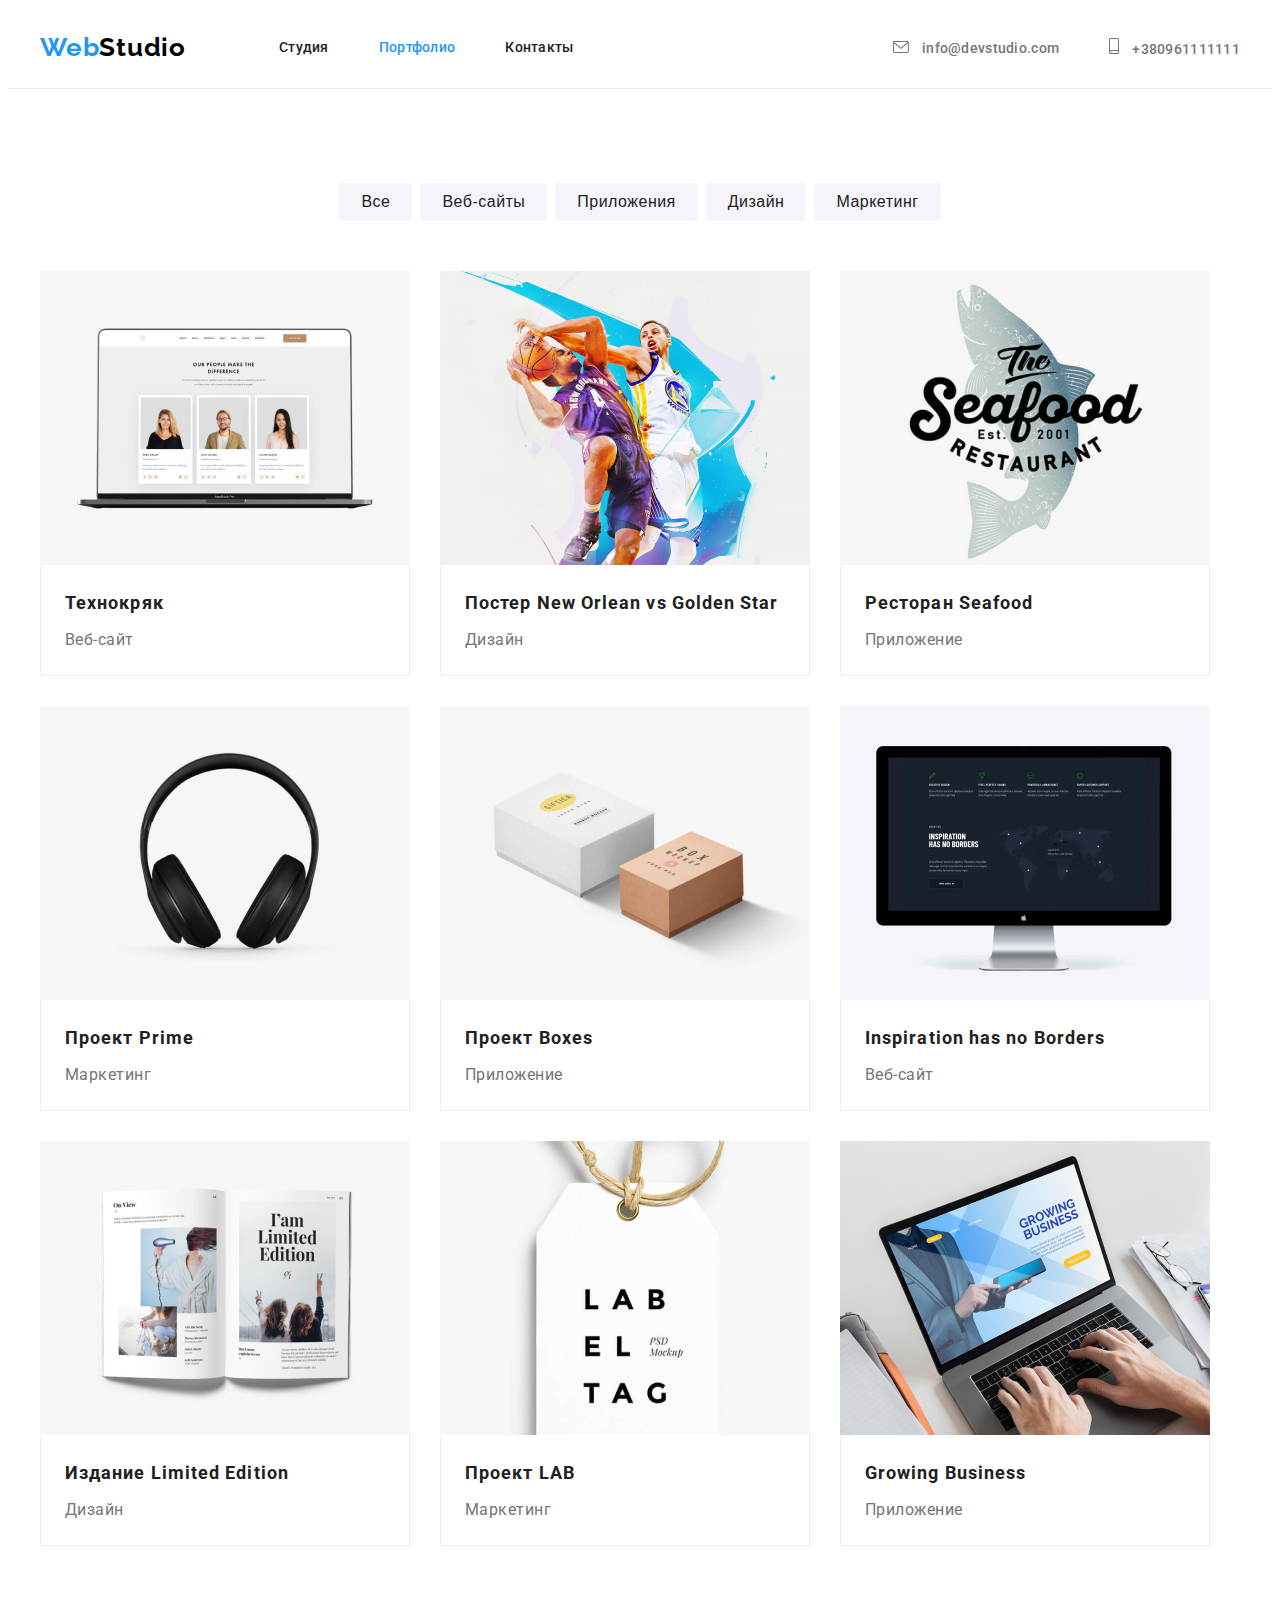
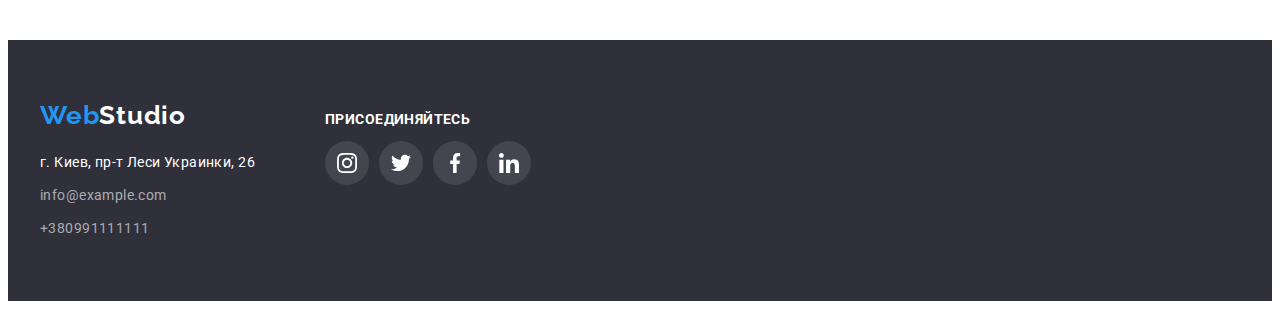
==== portfolio.html @ 361257c6 "1" ====
<!DOCTYPE html>
<html lang="ru">
  <head>
    <meta charset="UTF-8" />
    <meta name="viewport" content="width=device-width, initial-scale=1.0"/>
    <title>Портфолио</title>
    <link rel="preconnect" href="https://fonts.gstatic.com"/>
    <link
      href="https://fonts.googleapis.com/css2?family=Raleway:wght@700&family=Roboto:wght@400;500;700;900&display=swap"
      rel="stylesheet"/>
    <link
      rel="stylesheet"
      href="https://cdnjs.cloudflare.com/ajax/libs/modern-normalize/1.0.0/modern-normalize.min.css"
      integrity="sha512-ISS7cAi1PEhQ8jnbJpJZMd29NlhNj4AWYyLOSp2CE/CsHxTCu+r+t0D2yoJudVrd0/8fTVPUVDzY5Tvli75u/g=="
      crossorigin="anonymous"/>
    <link rel="stylesheet" href="./css/style.css"/>
  </head>
  <body>
  <header class="header">
    <div class="container">
      <nav class="nav">
        <a href="./" class="logo"><span class="accent">Web</span>Studio</a>
        <ul class="site-nav list">
          <li class="list-item">
            <a href="./index.html" class="link">Студия</a>
          </li>
          <li class="list-item">
            <a href="./portfolio.html" class="link current">Портфолио</a>
          </li>
          <li class="list-item"><a href="" class="link">Контакты</a></li>
        </ul>
      </nav>
      <ul class="contacts list">
        <li class="list-item">
          <a href="mailto:info@devstudio.com" class="link">
            <svg class="contacts-icon" width="16" height="12">
              <use href="./images/sprite.svg#icon-envelope"></use>
            </svg>
            info@devstudio.com</a>
        </li>
        <li class="list-item">
          <a href="tel:+380961111111" class="link">
            <svg class="contacts-icon" width="10" height="16">
              <use href="./images/sprite.svg#icon-smartphone"></use>
            </svg>
            +380961111111</a>
        </li>
      </ul>
    </div>
  </header>
    <main>
      <section class="portfolio">
        <div class="container">
          <h2 hidden>Фильтр работ</h2>
          <ul class="filter list">
            <li class="filter-button">
              <button type="button" class="select-btn">Все</button>
            </li>
            <li class="filter-button">
              <button type="button" class="select-btn">Веб-сайты</button>
            </li>
            <li class="filter-button">
              <button type="button" class="select-btn">Приложения</button>
            </li>
            <li class="filter-button">
              <button type="button" class="select-btn">Дизайн</button>
            </li>
            <li class="filter-button">
              <button type="button" class="select-btn">Маркетинг</button>
            </li>
          </ul>
          <h1 hidden>Наши проекты</h1>
          <ul class="projects list">
            <li class="project-item">
              <a href="" class="link">
                <img
                  src="./images/portfolio-images/img-1.jpg"
                  alt="Веб-сайт на мониторе ноутбука"
                  width="370"
                  height="294"/>
                <div class="project-content">
                  <h3 class="project-title">Технокряк</h3>
                  <p class="project-type">Веб-сайт</p>
                </div>
              </a>
            </li>
            <li class="project-item">
              <a href="" class="link">
                <img
                  src="./images/portfolio-images/img-2.jpg"
                  alt="Баскетболисты на плакате"
                  width="370"
                  height="294"/>
                <div class="project-content">
                  <h3 class="project-title">
                    Постер New Orlean vs Golden Star
                  </h3>
                  <p class="project-type">Дизайн</p>
                </div>
              </a>
            </li>
            <li class="project-item">
              <a href="" class="link">
                <img
                  src="./images/portfolio-images/img-3.jpg"
                  alt="Логотип ресторана Seafood"
                  width="370"
                  height="294"/>
                <div class="project-content">
                  <h3 class="project-title">Ресторан Seafood</h3>
                  <p class="project-type">Приложение</p>
                </div>
              </a>
            </li>
            <li class="project-item">
              <a href="" class="link">
                <img
                  src="./images/portfolio-images/img-4.jpg"
                  alt="Наушники"
                  width="370"
                  height="294"/>
                <div class="project-content">
                  <h3 class="project-title">Проект Prime</h3>
                  <p class="project-type">Маркетинг</p>
                </div>
              </a>
            </li>
            <li class="project-item">
              <a href="" class="link">
                <img
                  src="./images/portfolio-images/img-5.jpg"
                  alt="Коробки"
                  width="370"
                  height="294"/>
                <div class="project-content">
                  <h3 class="project-title">Проект Boxes</h3>
                  <p class="project-type">Приложение</p>
                </div>
              </a>
            </li>
            <li class="project-item">
              <a href="" class="link">
                <img
                  src="./images/portfolio-images/img-6.jpg"
                  alt="Веб-сайт на мониторе компьютера"
                  width="370"
                  height="294"/>
                <div class="project-content">
                  <h3 class="project-title">Inspiration has no Borders</h3>
                  <p class="project-type">Веб-сайт</p>
                </div>
              </a>
            </li>
            <li class="project-item">
              <a href="" class="link">
                <img
                  src="./images/portfolio-images/img-7.jpg"
                  alt="Открытый журнал"
                  width="370"
                  height="294"/>
                <div class="project-content">
                  <h3 class="project-title">Издание Limited Edition</h3>
                  <p class="project-type">Дизайн</p>
                </div>
              </a>
            </li>
            <li class="project-item">
              <a href="" class="link">
                <img
                  src="./images/portfolio-images/img-8.jpg"
                  alt="Лейбл"
                  width="370"
                  height="294"/>
                <div class="project-content">
                  <h3 class="project-title">Проект LAB</h3>
                  <p class="project-type">Маркетинг</p>
                </div>
              </a>
            </li>
            <li class="project-item">
              <a href="" class="link">
                <img
                  src="./images/portfolio-images/img-9.jpg"
                  alt="Приложение на мониторе ноутбука"
                  width="370"
                  height="294"/>
                <div class="project-content">
                  <h3 class="project-title">Growing Business</h3>
                  <p class="project-type">Приложение</p>
                </div>
              </a>
            </li>
          </ul>
        </div>
      </section>
    </main>
    <footer class="footer">
      <div class="container">
        <div class="footer-wrapper">
          <a href="#" class="logo"><span class="accent">Web</span>Studio</a>
          <address class="footer-contacts">
            <p class="address">г. Киев, пр-т Леси Украинки, 26</p>
            <ul class="contacts-wrapper list">
              <li class="footer-contact-item"><a href="mailto:info@example.com" class="contacts email">info@example.com</a>
              </li>
              <li class="footer-contact-item">
                <a href="tel:+380991111111" class="contacts">+380991111111</a>
              </li>
          </address>
        </div>
        <div class="join-wrapper">
          <p class="join">присоединяйтесь</p>
          <ul class="social-links list">
            <li class="social-list-item">
              <a href="#" class="social-link"><svg class="social-icon" width="20" height="20">
                  <use href="./images/sprite.svg#icon-instagram"></use>
                </svg>
              </a>
            </li>
            <li class="social-list-item">
              <a href="#" class="social-link"><svg class="social-icon" width="20" height="20">
                  <use href="./images/sprite.svg#icon-twitter"></use>
                </svg>
              </a>
            </li>
            <li class="social-list-item">
              <a href="#" class="social-link"><svg class="social-icon" width="20" height="20">
                  <use href="./images/sprite.svg#icon-facebook"></use>
                </svg>
              </a>
            </li>
            <li class="social-list-item">
              <a href="#" class="social-link"><svg class="social-icon" width="20" height="20">
                  <use href="./images/sprite.svg#icon-linkedin"></use>
                </svg>
              </a>
            </li>
          </ul>
        </div>
      </div>
    </footer>
  </body>
</html>
---- css/style.css ----
:root {
  --primary-logo-color: #000000;
  --primary-txt-color: #212121;
  --secondary-txt-color: #757575;
  --additional-txt-color: #ffffff;
  --primary-bg-color: #ffffff;
  --secondary-bg-color: #f5f4fa;
  --additional-bg-color: #2f303a;
  --accent-color: #2196f3;
  --footer-contacts-color: rgba(255, 255, 255, 0.6);
  --header-line-color: #ececec;
  --border-line-color: #eeeeee;
  --icon-color: #afb1b8;
}

body {
  font-family: 'Roboto', sans-serif;
  background-color: var(--primary-bg-color);
}

h1,
h2,
h3,
h4,
h5,
h6 {
  margin: 0;
}

ul,
ol {
  margin: 0;
  padding: 0;
}

img {
  display: block;
}

.list {
  padding: 0;
  margin: 0;
  list-style: none;
}

.link {
  cursor: pointer;
}

.current {
  color: var(--accent-color);
}

.logo {
  font-family: 'Raleway', sans-serif;
  font-weight: 700;
  font-size: 26px;
  line-height: 1.192;
  letter-spacing: 0.03em;
  color: var(--primary-logo-color);
  text-decoration: none;
  margin-right: 93px;
  padding-top: 24px;
  padding-bottom: 25px;
}

.accent {
  color: var(--accent-color);
}

.container {
  width: 1200px;
  margin: 0 auto;
  padding-left: 15px;
  padding-right: 15px;
}

.description {
  margin: 0;
}

.section-title {
  font-weight: 700;
  font-size: 36px;
  line-height: 1.17;
  letter-spacing: 0.03em;
  color: var(--primary-txt-color);
  text-align: center;
  margin-bottom: 50px;
}

.header {
  border-bottom: 1px solid var(--header-line-color);
}

.header .container {
  display: flex;
  align-items: center;
}

.nav {
  display: flex;
  align-items: center;
}

.site-nav {
  display: flex;
}

.site-nav .list-item:not(:last-child) {
  margin-right: 50px;
}

.site-nav .link {
  display: block;
  padding-top: 32px;
  padding-bottom: 32px;
  font-weight: 500;
  font-size: 14px;
  line-height: 1.14;
  letter-spacing: 0.02em;
  color: var(--primary-txt-color);
  text-decoration: none;
}

.site-nav .link.current,
.site-nav .link:hover,
.site-nav .link:focus,
.site-nav .link:active,
.contacts .link:hover,
.contacts .link:focus {
  color: var(--accent-color);
}

.header .contacts {
  margin-bottom: 0;
  display: flex;
}

.contacts.list {
  margin-left: auto;
}

.contacts .list-item + .list-item {
  margin-left: 50px;
}
.contacts .link {
  font-weight: 500;
  font-size: 14px;
  line-height: 1.14;
  letter-spacing: 0.02em;
  color: var(--secondary-txt-color);
  text-decoration: none;
  padding-top: 32px;
  padding-bottom: 32px;
}

.contacts .link:hover,
.contacts .link:focus {
  color: var(--accent-color);
}
.contacts-icon {
  margin-right: 10px;
  align-self: center;
  fill: currentColor;
}
.contacts-icon:hover {
  fill: var(--accent-color);
}

.hero {
  background-color: #2f303a;
  width: auto;
  text-align: center;
  padding-top: 200px;
  padding-bottom: 200px;
  background-image: url('../images/index-images/hero.jpg');
  background-size: cover;
}

.hero-title {
  margin-top: 0;
  margin-bottom: 30px;
  font-weight: 900;
  font-size: 44px;
  line-height: 1.363;
  letter-spacing: 0.06em;
  text-transform: uppercase;
  color: #ffffff;
}

.modal-btn {
  border-radius: 4px;
  font-weight: 700;
  font-size: 16px;
  line-height: 1.88;
  letter-spacing: 0.06em;
  color: var(--additional-txt-color);
  background-color: var(--accent-color);
  padding: 10px 32px;
  border: none;
}

.features-section {
  padding: 94px 0;
}

.features-section .title {
  font-weight: 700;
  font-size: 14px;
  line-height: 1.14;
  letter-spacing: 0.03em;
  text-transform: uppercase;
  color: var(--primary-txt-color);
  margin-bottom: 10px;
}

.features-section .description {
  font-weight: 400;
  font-size: 14px;
  line-height: 1.71;
  letter-spacing: 0.03em;
  color: var(--secondary-txt-color);
}

.features-section .list {
  display: flex;
}

.features-section .list-item:not(:last-child) {
  margin-right: 30px;
}
.icon-antenna::before {
  background-image: url(../images/antenna.svg);
}

.icon-clock::before {
  background-image: url(../images/clock.svg);
}

.icon-diagram::before {
  background-image: url(../images/diagram.svg);
}

.icon-astronaut::before {
  background-image: url(../images/astronaut.svg);
}
.features-section .list-item::before {
  content: '';
  display: block;
  height: 120px;
  background-repeat: no-repeat;
  background-position: center;
  background-color: var(--secondary-bg-color);
  border-radius: 4px;
  margin-bottom: 30px;
}

.products-section {
  padding-bottom: 94px;
}
.products {
  display: flex;
}

.products.list {
  margin: -15px;
}

.products-item {
  margin: 15px;
}

.team-section {
  background-color: var(--secondary-bg-color);
  padding: 94px 0;
}

.team.list {
  display: flex;
  margin: -15px;
}

.team-item {
  margin: 15px;
  box-shadow: 0px 1px 3px rgba(0, 0, 0, 0.12), 0px 1px 1px rgba(0, 0, 0, 0.14),
    0px 2px 1px rgba(0, 0, 0, 0.2);
  border-radius: 0px 0px 4px 4px;
}
.team-item .list {
  display: flex;
  justify-content: space-around;
}

.team-section .title {
  margin-bottom: 10px;
}

.team-item-content {
  padding: 30px;
  background-color: var(--primary-bg-color);
  border-radius: 0px 0px 4px 4px;
}

.team .title {
  font-weight: 500;
  font-size: 16px;
  line-height: 1.19;
  letter-spacing: 0.03em;
  color: var(--primary-txt-color);
  text-align: center;
}

.team .description {
  font-weight: 400;
  font-size: 16px;
  line-height: 1.19;
  letter-spacing: 0.03em;
  color: var(--secondary-txt-color);
  text-align: center;
}
.team-item-content .social-list-item {
  display: flex;
  justify-content: center;
  align-items: center;
}
.team-item-content .social-link {
  display: flex;
  justify-content: center;
  align-items: center;
  width: 44px;
  height: 44px;
  fill: #afb1b8;
}
.team-item-content .social-link:hover,
.team-item-content .social-link:focus {
  background-color: var(--accent-color);
  border-radius: 50%;
  fill: var(--additional-txt-color);
}
.clients-section {
  padding: 94px 0;
}
.clients-section .list {
  display: flex;
}
.clients-section .logo-item:not(:last-child) {
  margin-right: 30px;
}
.logo-item {
  width: 170px;
  height: 90px;
}
.logo-link {
  display: flex;
  justify-content: center;
  align-items: center;
  width: 100%;
  height: 100%;
  border-radius: 4px;
  color: var(--icon-color);
  fill: currentColor;
}
.logo-link:hover,
.logo-link:focus {
  border: 1px solid #2196f3;
  color: #2196f3;
}

.footer {
  background-color: var(--additional-bg-color);
  padding-top: 60px;
  padding-bottom: 60px;
}

.footer .logo {
  display: inline-block;
  color: var(--additional-txt-color);
  margin-bottom: 20px;
  margin-right: 0;
  padding: 0;
}
.footer .container {
  display: flex;
  align-items: baseline;
}
.footer-wrapper {
  margin-right: 70px;
}

.footer-contacts {
  font-style: normal;
}

.footer-contacts .address {
  font-weight: 400;
  font-size: 14px;
  line-height: 1.71;
  letter-spacing: 0.03em;
  color: var(--additional-txt-color);
  margin-top: 0;
  margin-bottom: 9px;
}

.footer .contacts {
  display: inline-block;
  font-weight: 400;
  font-size: 14px;
  line-height: 1.71;
  letter-spacing: 0.03em;
  color: var(--footer-contacts-color);
  text-decoration: none;
}

.footer-contact-item > .email {
  margin-bottom: 9px;
}

.contacts-wrapper {
  display: flex;
  flex-direction: column;
}
.join {
  font-weight: bold;
  font-size: 14px;
  line-height: 1.143;
  letter-spacing: 0.03em;
  text-transform: uppercase;
  color: var(--additional-txt-color);
  margin-top: 0;
}
.social-links {
  display: flex;
}
.social-links .social-list-item {
  width: 44px;
  height: 44px;
}
.social-links .social-list-item:not(:last-child) {
  margin-right: 10px;
}
.social-links .social-link {
  width: 100%;
  height: 100%;
  display: flex;
  justify-content: center;
  align-items: center;
  cursor: pointer;
  background-color: rgba(255, 255, 255, 0.1);
  border-radius: 50%;
  color: var(--additional-txt-color);
  fill: currentColor;
}
.social-list-item .social-link:hover,
.social-list-item .social-link:focus {
  background-color: var(--accent-color);
}

.portfolio {
  padding: 94px 0 94px 0;
}

.select-btn {
  font-weight: 500;
  font-size: 16px;
  line-height: 1.63;
  letter-spacing: 0.03em;
  color: var(--primary-txt-color);
  background-color: var(--secondary-bg-color);
  border: none;
  text-align: center;
  color: var(--primary-txt-color);
  padding: 6px 22px;
  border-radius: 4px;
  outline: none;
}

.select-btn:hover,
.select-btn:focus,
.select-btn:active {
  color: var(--additional-txt-color);
  background-color: var(--accent-color);
  border: none;
  cursor: pointer;
}

.portfolio .filter {
  display: flex;
  justify-content: center;
}

.filter-button + .filter-button {
  margin-left: 8px;
}

.filter {
  margin-bottom: 50px;
}

.projects {
  display: flex;
  flex-wrap: wrap;
  margin: -15px;
}

.project-content {
  padding: 20px 24px;
  border-style: none solid solid;
  border-width: 1px;
  border-color: var(--border-line-color);
}

.project-item {
  margin: 15px;
}

.project-title {
  font-weight: 700;
  font-size: 18px;
  line-height: 2;
  letter-spacing: 0.06em;
  color: var(--primary-txt-color);
  margin-bottom: 4px;
}

.project-type {
  font-weight: 400;
  font-size: 16px;
  line-height: 1.88;
  letter-spacing: 0.03em;
  color: var(--secondary-txt-color);
  margin: 0;
}

.projects .link {
  text-decoration: none;
  display: block;
  width: 100%;
  height: 100%;
}
.projects .link:hover,
.projects .link:focus {
  box-shadow: 0px 1px 1px rgba(0, 0, 0, 0.12), 0px 4px 4px rgba(0, 0, 0, 0.06),
    1px 4px 6px rgba(0, 0, 0, 0.16);
}
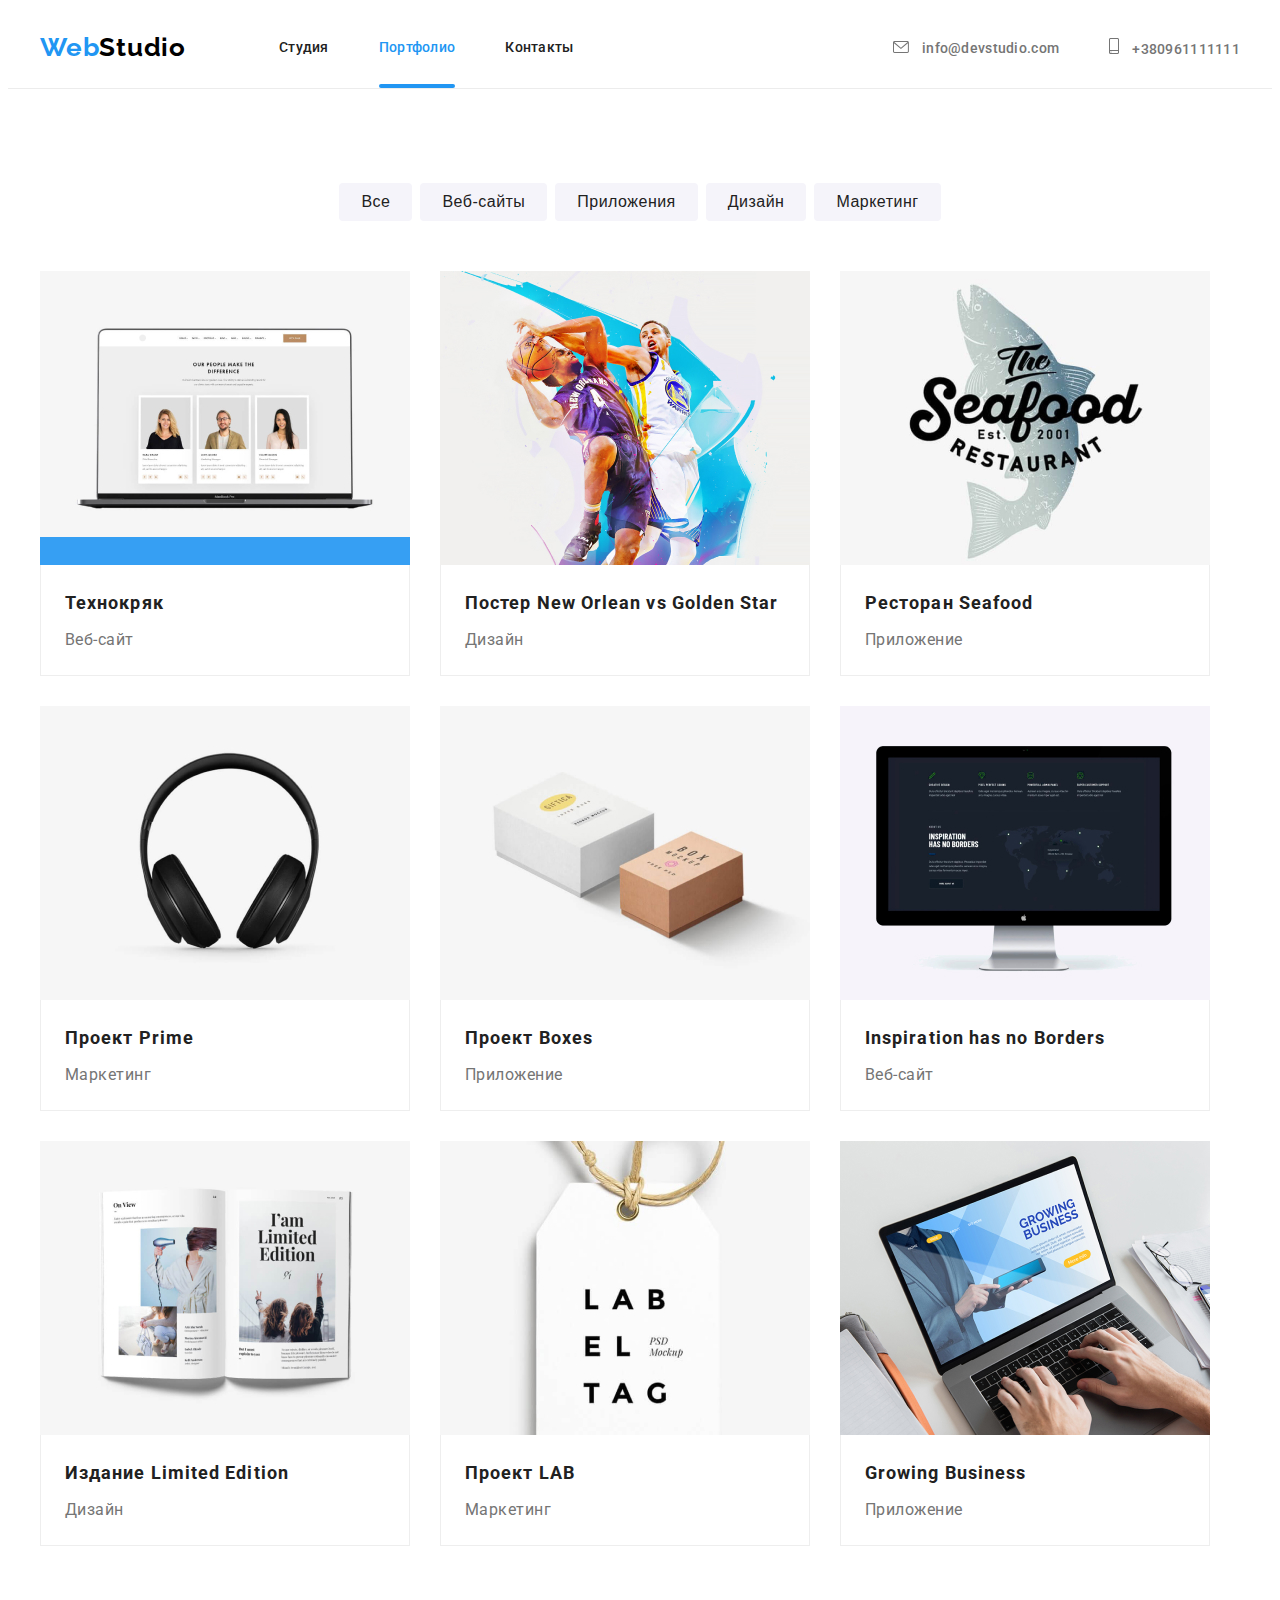
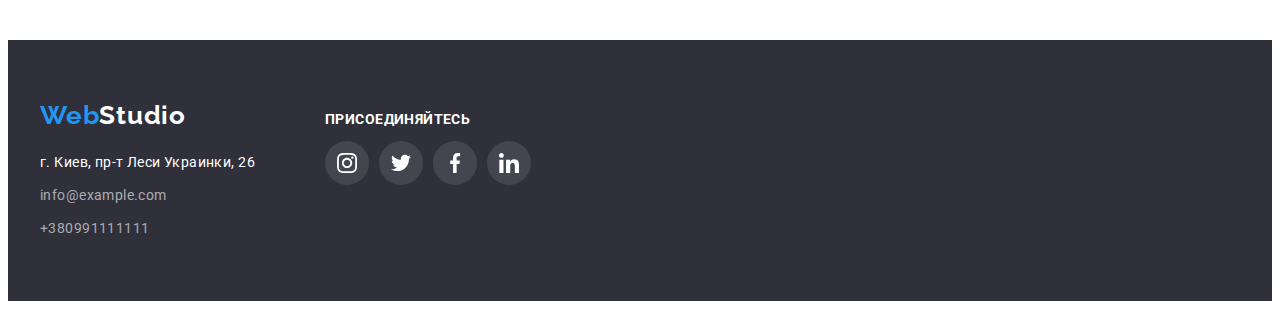
==== commit f8e41f0f: "1" ====
--- a/portfolio.html
+++ b/portfolio.html
@@ -73,11 +73,17 @@
           <ul class="projects list">
             <li class="project-item">
               <a href="" class="link">
+                <div class="projectthumb">
                 <img
                   src="./images/portfolio-images/img-1.jpg"
-                  alt="Веб-сайт на мониторе ноутбука"
-                  width="370"
-                  height="294"/>
+                  alt="Сайт"
+                  width="370"
+                  height="294"/>
+                  <div class="overlay">
+                    <p class="overlaytext">Технокряк это современная площадка распространения коронавируса. Компании
+                      используют эту платформу для цифрового шпионажа и атак на защищённые сервера конкурентов.</p>
+                  </div>
+                  </div>
                 <div class="project-content">
                   <h3 class="project-title">Технокряк</h3>
                   <p class="project-type">Веб-сайт</p>
@@ -88,7 +94,7 @@
               <a href="" class="link">
                 <img
                   src="./images/portfolio-images/img-2.jpg"
-                  alt="Баскетболисты на плакате"
+                  alt="Баскетболисты"
                   width="370"
                   height="294"/>
                 <div class="project-content">
@@ -155,7 +161,7 @@
               <a href="" class="link">
                 <img
                   src="./images/portfolio-images/img-7.jpg"
-                  alt="Открытый журнал"
+                  alt="Журнал"
                   width="370"
                   height="294"/>
                 <div class="project-content">
@@ -181,7 +187,7 @@
               <a href="" class="link">
                 <img
                   src="./images/portfolio-images/img-9.jpg"
-                  alt="Приложение на мониторе ноутбука"
+                  alt="Приложение"
                   width="370"
                   height="294"/>
                 <div class="project-content">
--- a/css/style.css
+++ b/css/style.css
@@ -11,10 +11,12 @@
   --header-line-color: #ececec;
   --border-line-color: #eeeeee;
   --icon-color: #afb1b8;
+  --transition-duration: 250ms;
+  --transition-timing-function: cubic-bezier(0.4, 0, 0.2, 1);
 }
 
 body {
-  font-family: 'Roboto', sans-serif;
+  font-family: "Roboto", sans-serif;
   background-color: var(--primary-bg-color);
 }
 
@@ -50,9 +52,24 @@
 .current {
   color: var(--accent-color);
 }
+.link.current {
+  position: relative;
+}
+
+.link.current::after {
+  content: "";
+  display: block;
+  position: absolute;
+  bottom: 0;
+  height: 4px;
+  width: 100%;
+  background-color: var(--accent-color);
+  border-radius: 2px;
+  transition: transform 500ms linear;
+}
 
 .logo {
-  font-family: 'Raleway', sans-serif;
+  font-family: "Raleway", sans-serif;
   font-weight: 700;
   font-size: 26px;
   line-height: 1.192;
@@ -174,7 +191,7 @@
   text-align: center;
   padding-top: 200px;
   padding-bottom: 200px;
-  background-image: url('../images/index-images/hero.jpg');
+  background-image: url("../images/index-images/hero.jpg");
   background-size: cover;
 }
 
@@ -199,6 +216,8 @@
   background-color: var(--accent-color);
   padding: 10px 32px;
   border: none;
+  transition: background-color var(--transition-duration)
+    var(--transition-timing-function);
 }
 
 .features-section {
@@ -246,7 +265,7 @@
   background-image: url(../images/astronaut.svg);
 }
 .features-section .list-item::before {
-  content: '';
+  content: "";
   display: block;
   height: 120px;
   background-repeat: no-repeat;
@@ -269,6 +288,23 @@
 
 .products-item {
   margin: 15px;
+  position: relative;
+}
+.productstitle {
+  position: absolute;
+  bottom: 0;
+  width: 100%;
+  height: 70px;
+  padding-top: 27px;
+  padding-bottom: 27px;
+  font-weight: bold;
+  font-size: 14px;
+  line-height: 1.143;
+  text-align: center;
+  letter-spacing: 0.05em;
+  text-transform: uppercase;
+  background-color: rgba(47, 48, 58, 0.8);
+  color: var(--additional-txt-color);
 }
 
 .team-section {
@@ -454,6 +490,54 @@
 .social-list-item .social-link:hover,
 .social-list-item .social-link:focus {
   background-color: var(--accent-color);
+}
+.backdrop {
+  position: fixed;
+  z-index: 100;
+  top: 0;
+  left: 0;
+  width: 100%;
+  height: 100%;
+  background: rgba(0, 0, 0, 0.2);
+  transform: scale(1);
+  transition: all var(--transition-duration) var(--transition-timing-function);
+}
+
+.is-hidden {
+  opacity: 0;
+  visibility: hidden;
+  pointer-events: none;
+  transform: scale(0);
+}
+
+.modal {
+  position: absolute;
+  top: 50%;
+  left: 50%;
+  transform: translate(-50%, -50%);
+  width: 528px;
+  height: 581px;
+  background-color: #ffffff;
+  box-shadow: 0px 1px 3px rgba(0, 0, 0, 0.12), 0px 1px 1px rgba(0, 0, 0, 0.14),
+    0px 2px 1px rgba(0, 0, 0, 0.2);
+  border-radius: 4px;
+  transition: transform 1000ms cubic-bezier(0.4, 0, 0.2, 1);
+}
+
+.modal-close-btn {
+  position: absolute;
+  top: 8px;
+  right: 8px;
+  padding: 0;
+  width: 30px;
+  height: 30px;
+  border: 1px solid rgba(0, 0, 0, 0.1);
+  border-radius: 50%;
+  background-color: transparent;
+  cursor: pointer;
+}
+.modal-btn-icon {
+  fill: #000000;
 }
 
 .portfolio {
@@ -543,3 +627,30 @@
   box-shadow: 0px 1px 1px rgba(0, 0, 0, 0.12), 0px 4px 4px rgba(0, 0, 0, 0.06),
     1px 4px 6px rgba(0, 0, 0, 0.16);
 }
+.overlay {
+  position: absolute;
+  top: 0;
+  width: 100%;
+  height: auto;
+  padding: 63px 24px;
+  background-color: rgba(33, 150, 243, 0.9);
+  transform: translateY(100%);
+  transition: transform var(--transition-duration)
+    var(--transition-timing-function);
+}
+
+.overlaytext {
+  margin: 0;
+  font-size: 18px;
+  line-height: 1.556;
+  letter-spacing: 0.03em;
+  color: var(--additional-txt-color);
+}
+.projectthumb {
+  position: relative;
+  overflow: hidden;
+}
+.projects .link:hover .overlay,
+.projects .link:focus .overlay {
+  transform: translateY(0%);
+}
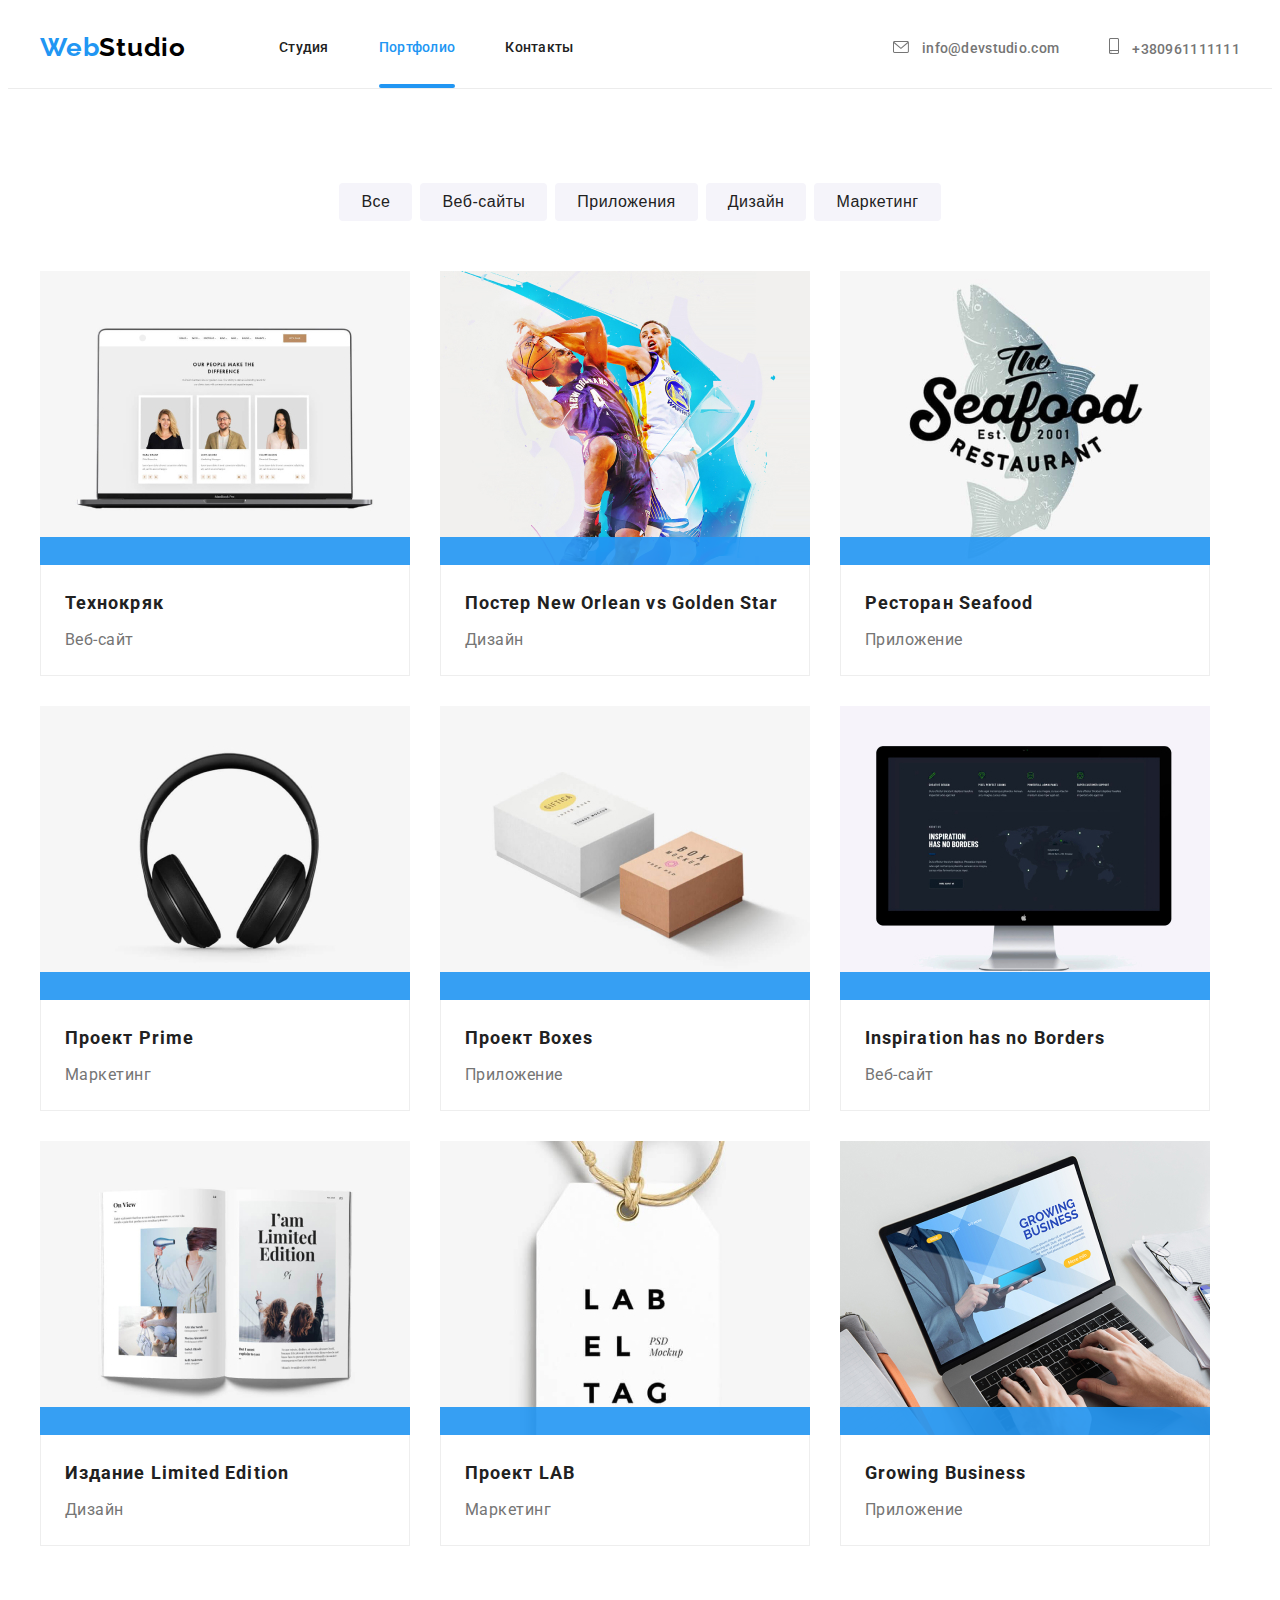
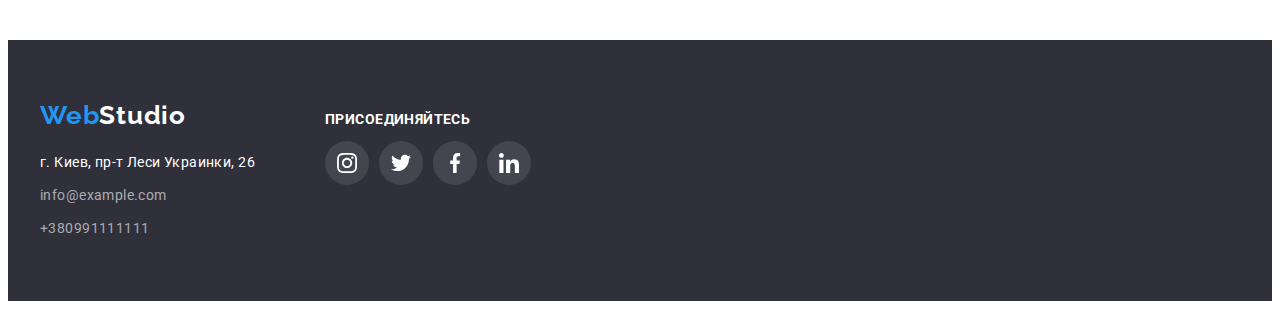
==== commit 01e06c7d: "Update portfolio.html" ====
--- a/portfolio.html
+++ b/portfolio.html
@@ -92,11 +92,17 @@
             </li>
             <li class="project-item">
               <a href="" class="link">
+                <div class="projectthumb">
                 <img
                   src="./images/portfolio-images/img-2.jpg"
                   alt="Баскетболисты"
                   width="370"
                   height="294"/>
+                  <div class="overlay">
+                    <p class="overlaytext">Технокряк это современная площадка распространения коронавируса. Компании
+                      используют эту платформу для цифрового шпионажа и атак на защищённые сервера конкурентов.</p>
+                  </div>
+                  </div>
                 <div class="project-content">
                   <h3 class="project-title">
                     Постер New Orlean vs Golden Star
@@ -107,11 +113,17 @@
             </li>
             <li class="project-item">
               <a href="" class="link">
+                <div class="projectthumb">
                 <img
                   src="./images/portfolio-images/img-3.jpg"
                   alt="Логотип ресторана Seafood"
                   width="370"
                   height="294"/>
+                  <div class="overlay">
+                    <p class="overlaytext">Технокряк это современная площадка распространения коронавируса. Компании
+                      используют эту платформу для цифрового шпионажа и атак на защищённые сервера конкурентов.</p>
+                  </div>
+                  </div>
                 <div class="project-content">
                   <h3 class="project-title">Ресторан Seafood</h3>
                   <p class="project-type">Приложение</p>
@@ -120,11 +132,17 @@
             </li>
             <li class="project-item">
               <a href="" class="link">
+                <div class="projectthumb">
                 <img
                   src="./images/portfolio-images/img-4.jpg"
                   alt="Наушники"
                   width="370"
                   height="294"/>
+                  <div class="overlay">
+                    <p class="overlaytext">Технокряк это современная площадка распространения коронавируса. Компании
+                      используют эту платформу для цифрового шпионажа и атак на защищённые сервера конкурентов.</p>
+                  </div>
+                  </div>
                 <div class="project-content">
                   <h3 class="project-title">Проект Prime</h3>
                   <p class="project-type">Маркетинг</p>
@@ -133,11 +151,17 @@
             </li>
             <li class="project-item">
               <a href="" class="link">
+                <div class="projectthumb">
                 <img
                   src="./images/portfolio-images/img-5.jpg"
                   alt="Коробки"
                   width="370"
                   height="294"/>
+                  <div class="overlay">
+                    <p class="overlaytext">Технокряк это современная площадка распространения коронавируса. Компании
+                      используют эту платформу для цифрового шпионажа и атак на защищённые сервера конкурентов.</p>
+                  </div>
+                  </div>
                 <div class="project-content">
                   <h3 class="project-title">Проект Boxes</h3>
                   <p class="project-type">Приложение</p>
@@ -146,11 +170,17 @@
             </li>
             <li class="project-item">
               <a href="" class="link">
+                <div class="projectthumb">
                 <img
                   src="./images/portfolio-images/img-6.jpg"
                   alt="Веб-сайт на мониторе компьютера"
                   width="370"
                   height="294"/>
+                  <div class="overlay">
+                    <p class="overlaytext">Технокряк это современная площадка распространения коронавируса. Компании
+                      используют эту платформу для цифрового шпионажа и атак на защищённые сервера конкурентов.</p>
+                  </div>
+                  </div>
                 <div class="project-content">
                   <h3 class="project-title">Inspiration has no Borders</h3>
                   <p class="project-type">Веб-сайт</p>
@@ -159,11 +189,17 @@
             </li>
             <li class="project-item">
               <a href="" class="link">
+                <div class="projectthumb">
                 <img
                   src="./images/portfolio-images/img-7.jpg"
                   alt="Журнал"
                   width="370"
                   height="294"/>
+                  <div class="overlay">
+                    <p class="overlaytext">Технокряк это современная площадка распространения коронавируса. Компании
+                      используют эту платформу для цифрового шпионажа и атак на защищённые сервера конкурентов.</p>
+                  </div>
+                  </div>
                 <div class="project-content">
                   <h3 class="project-title">Издание Limited Edition</h3>
                   <p class="project-type">Дизайн</p>
@@ -172,11 +208,17 @@
             </li>
             <li class="project-item">
               <a href="" class="link">
+                <div class="projectthumb">
                 <img
                   src="./images/portfolio-images/img-8.jpg"
                   alt="Лейбл"
                   width="370"
                   height="294"/>
+                  <div class="overlay">
+                    <p class="overlaytext">Технокряк это современная площадка распространения коронавируса. Компании
+                      используют эту платформу для цифрового шпионажа и атак на защищённые сервера конкурентов.</p>
+                  </div>
+                  </div>
                 <div class="project-content">
                   <h3 class="project-title">Проект LAB</h3>
                   <p class="project-type">Маркетинг</p>
@@ -185,11 +227,17 @@
             </li>
             <li class="project-item">
               <a href="" class="link">
+                <div class="projectthumb">
                 <img
                   src="./images/portfolio-images/img-9.jpg"
                   alt="Приложение"
                   width="370"
                   height="294"/>
+                  <div class="overlay">
+                    <p class="overlaytext">Технокряк это современная площадка распространения коронавируса. Компании
+                      используют эту платформу для цифрового шпионажа и атак на защищённые сервера конкурентов.</p>
+                  </div>
+                  </div>
                 <div class="project-content">
                   <h3 class="project-title">Growing Business</h3>
                   <p class="project-type">Приложение</p>
--- a/css/style.css
+++ b/css/style.css
@@ -396,6 +396,7 @@
   border-radius: 4px;
   color: var(--icon-color);
   fill: currentColor;
+  border: 1px solid var(--icon-color);
 }
 .logo-link:hover,
 .logo-link:focus {
@@ -450,6 +451,10 @@
 
 .footer-contact-item > .email {
   margin-bottom: 9px;
+}
+.footer .contacts:hover,
+.footer .contacts:focus {
+  color: var(--accent-color);
 }
 
 .contacts-wrapper {
@@ -533,7 +538,6 @@
   height: 30px;
   border: 1px solid rgba(0, 0, 0, 0.1);
   border-radius: 50%;
-  background-color: transparent;
   cursor: pointer;
 }
 .modal-btn-icon {
@@ -566,6 +570,8 @@
   background-color: var(--accent-color);
   border: none;
   cursor: pointer;
+  box-shadow: 0px 3px 1px rgba(0, 0, 0, 0.1), 0px 1px 2px rgba(0, 0, 0, 0.08),
+    0px 2px 2px rgba(0, 0, 0, 0.12);
 }
 
 .portfolio .filter {
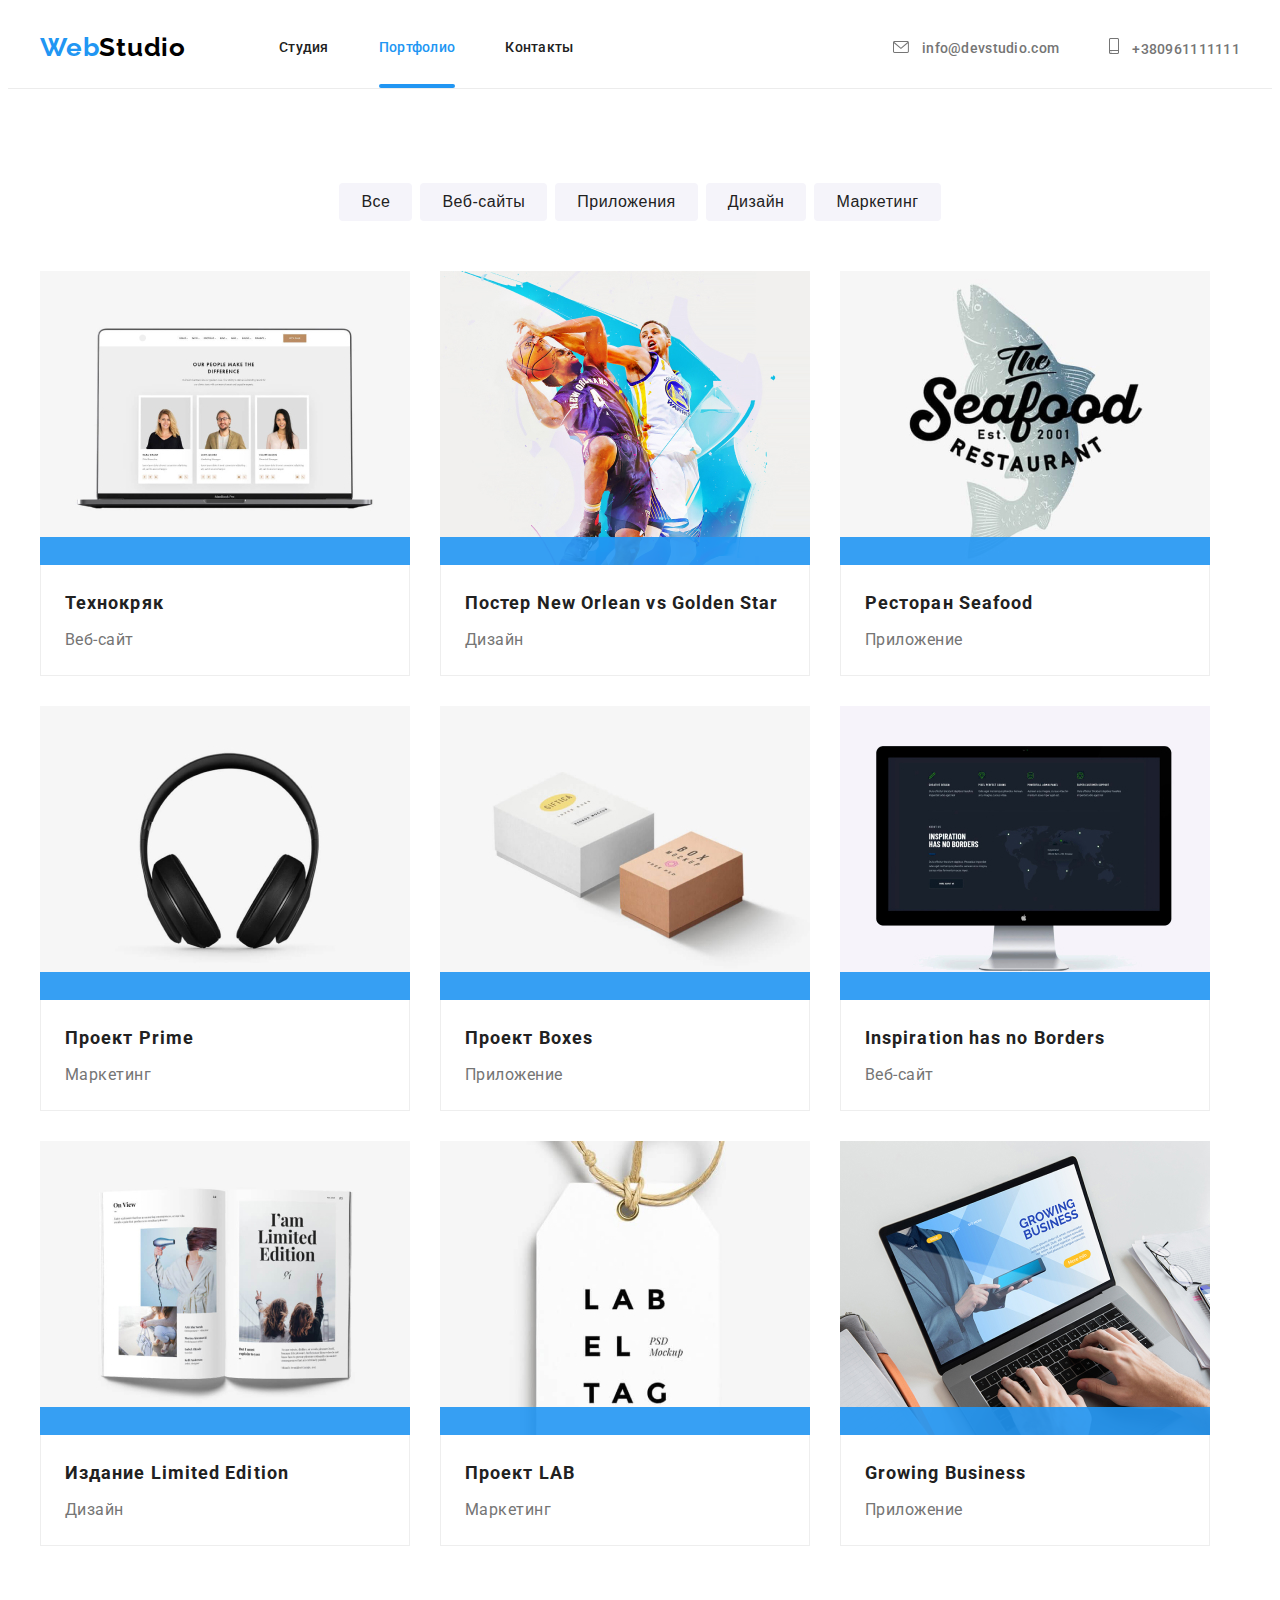
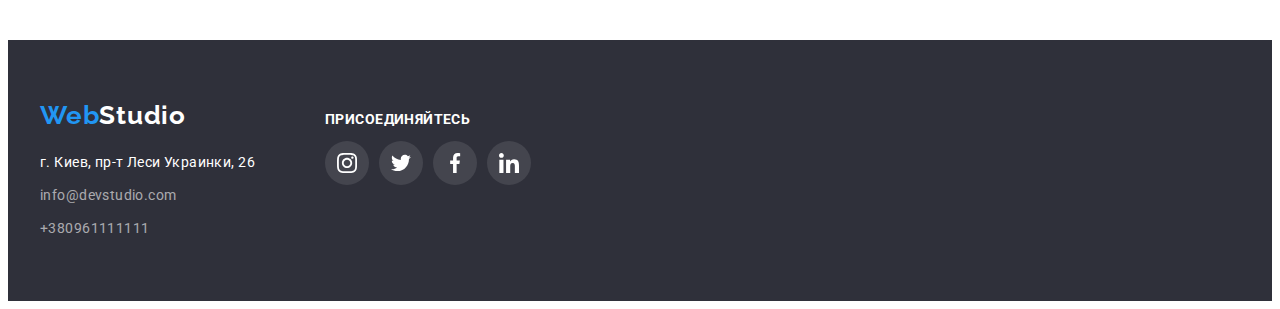
==== commit 25158e35: "1" ====
--- a/portfolio.html
+++ b/portfolio.html
@@ -255,10 +255,10 @@
           <address class="footer-contacts">
             <p class="address">г. Киев, пр-т Леси Украинки, 26</p>
             <ul class="contacts-wrapper list">
-              <li class="footer-contact-item"><a href="mailto:info@example.com" class="contacts email">info@example.com</a>
+              <li class="footer-contact-item"><a href="mailto:info@devstudio.com" class="contacts email">info@devstudio.com</a>
               </li>
               <li class="footer-contact-item">
-                <a href="tel:+380991111111" class="contacts">+380991111111</a>
+                <a href="tel:+380961111111" class="contacts">+380961111111</a>
               </li>
           </address>
         </div>
--- a/css/style.css
+++ b/css/style.css
@@ -138,6 +138,7 @@
   letter-spacing: 0.02em;
   color: var(--primary-txt-color);
   text-decoration: none;
+  transition: color var(--transition-duration) var(--transition-timing-function);
 }
 
 .site-nav .link.current,
@@ -170,6 +171,7 @@
   text-decoration: none;
   padding-top: 32px;
   padding-bottom: 32px;
+  transition: color var(--transition-duration) var(--transition-timing-function);
 }
 
 .contacts .link:hover,
@@ -367,6 +369,9 @@
   width: 44px;
   height: 44px;
   fill: #afb1b8;
+  transition: color var(--transition-duration) var(--transition-timing-function),
+    background-color var(--transition-duration)
+      var(--transition-timing-function);
 }
 .team-item-content .social-link:hover,
 .team-item-content .social-link:focus {
@@ -397,6 +402,8 @@
   color: var(--icon-color);
   fill: currentColor;
   border: 1px solid var(--icon-color);
+  transition: color var(--transition-duration) var(--transition-timing-function),
+    border var(--transition-duration) var(--transition-timing-function);
 }
 .logo-link:hover,
 .logo-link:focus {
@@ -447,6 +454,7 @@
   letter-spacing: 0.03em;
   color: var(--footer-contacts-color);
   text-decoration: none;
+  transition: color var(--transition-duration) var(--transition-timing-function);
 }
 
 .footer-contact-item > .email {
@@ -491,6 +499,8 @@
   border-radius: 50%;
   color: var(--additional-txt-color);
   fill: currentColor;
+  transition: background-color var(--transition-duration)
+    var(--transition-timing-function);
 }
 .social-list-item .social-link:hover,
 .social-list-item .social-link:focus {
@@ -538,6 +548,7 @@
   height: 30px;
   border: 1px solid rgba(0, 0, 0, 0.1);
   border-radius: 50%;
+  background-color: transparent;
   cursor: pointer;
 }
 .modal-btn-icon {
@@ -561,6 +572,10 @@
   padding: 6px 22px;
   border-radius: 4px;
   outline: none;
+  transition: color var(--transition-duration) var(--transition-timing-function),
+    box-shadow var(--transition-duration) var(--transition-timing-function),
+    background-color var(--transition-duration)
+      var(--transition-timing-function);
 }
 
 .select-btn:hover,
@@ -627,6 +642,8 @@
   display: block;
   width: 100%;
   height: 100%;
+  transition: box-shadow var(--transition-duration)
+    var(--transition-timing-function);
 }
 .projects .link:hover,
 .projects .link:focus {
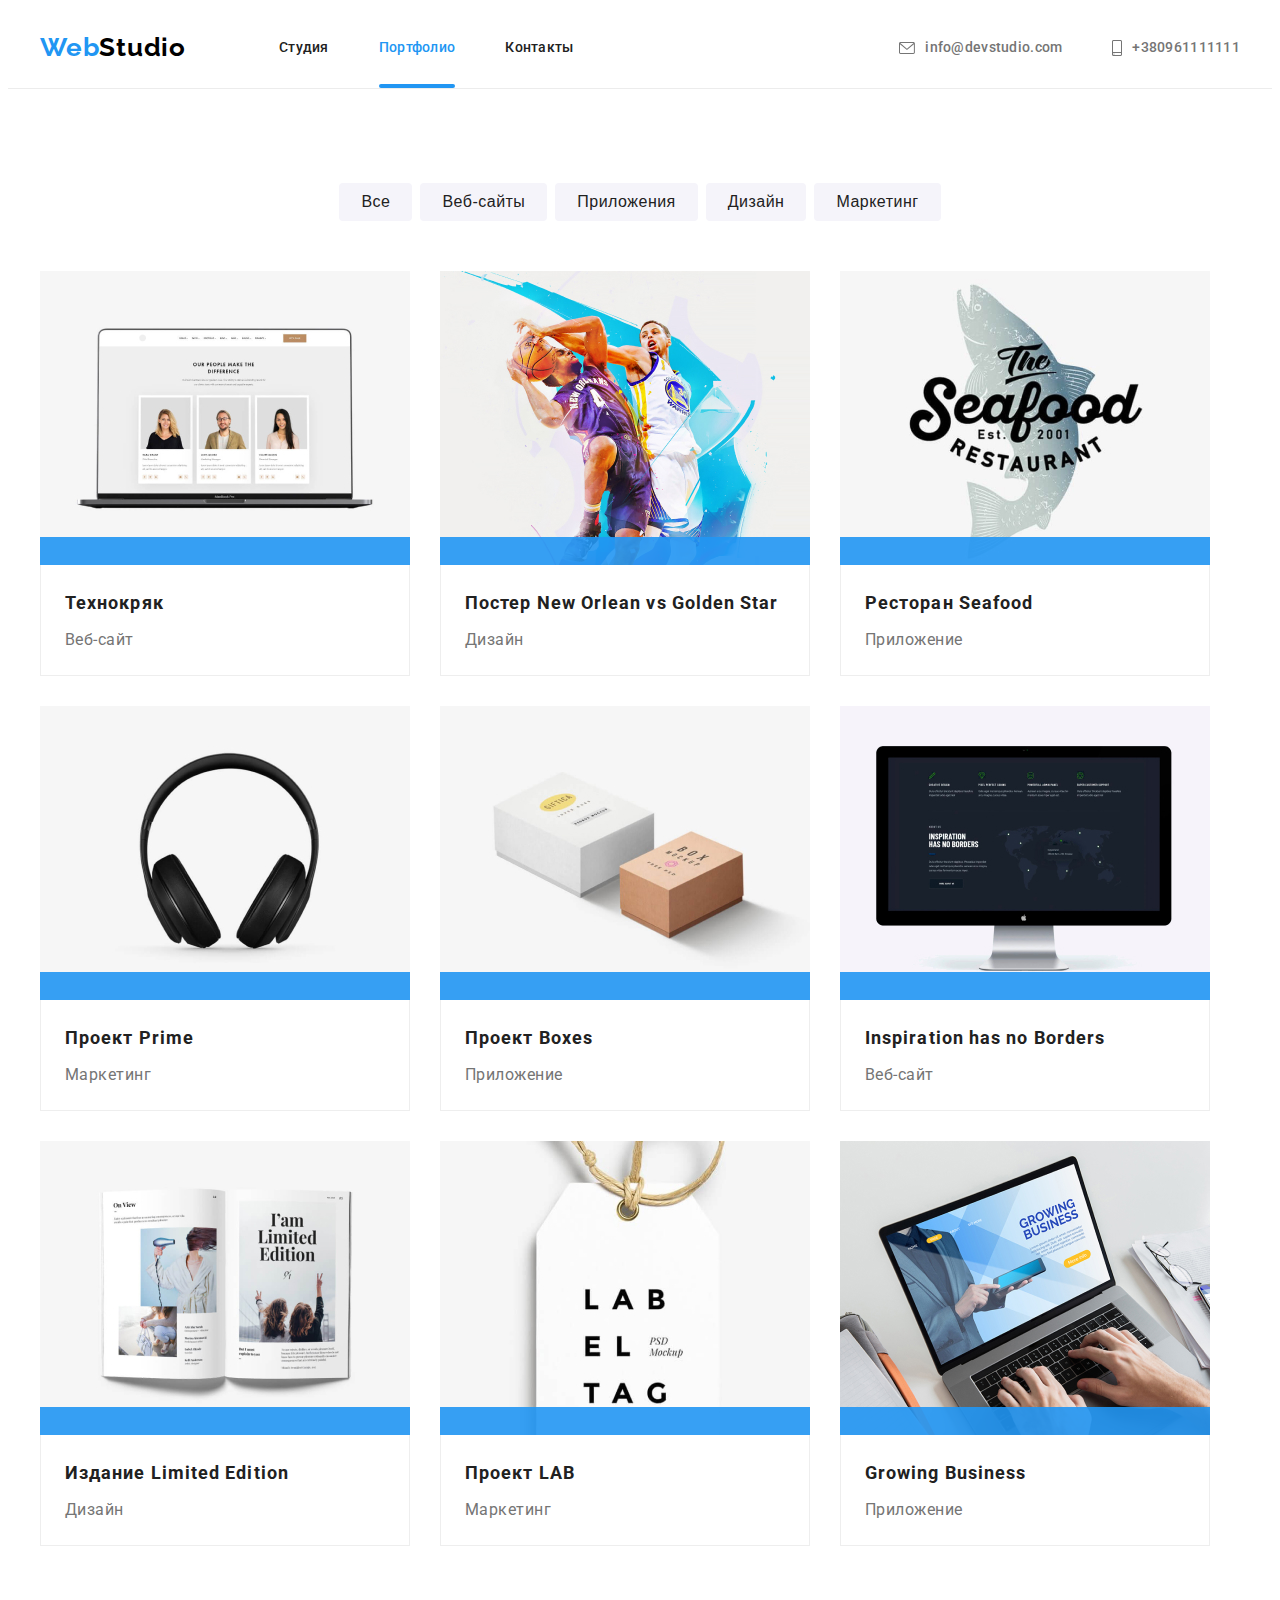
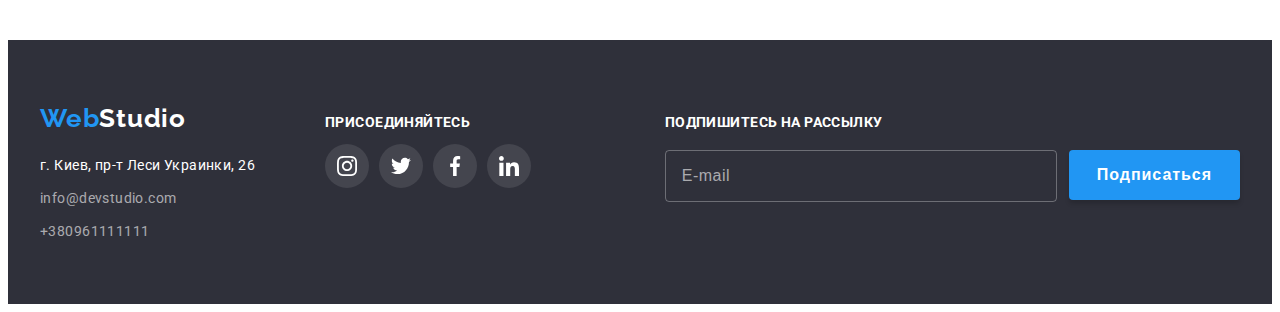
==== commit ac4dc07e: "1" ====
--- a/portfolio.html
+++ b/portfolio.html
@@ -32,14 +32,14 @@
       </nav>
       <ul class="contacts list">
         <li class="list-item">
-          <a href="mailto:info@devstudio.com" class="link">
+          <a href="mailto:info@devstudio.com" class="header-contact link">
             <svg class="contacts-icon" width="16" height="12">
               <use href="./images/sprite.svg#icon-envelope"></use>
             </svg>
             info@devstudio.com</a>
         </li>
         <li class="list-item">
-          <a href="tel:+380961111111" class="link">
+          <a href="tel:+380961111111" class="header-contact link">
             <svg class="contacts-icon" width="10" height="16">
               <use href="./images/sprite.svg#icon-smartphone"></use>
             </svg>
@@ -291,6 +291,14 @@
             </li>
           </ul>
         </div>
+        <div class="subscribe-wrapper">
+          <p class="subscribe-title">Подпишитесь на рассылку</p>
+          <form class="subscribe-form">
+            <input class="input-field" type="text" name="e-mail" placeholder="E-mail">
+            <button class="subscribe-btn" type="submit">Подписаться</button>
+        
+          </form>
+        </div>
       </div>
     </footer>
   </body>
--- a/css/style.css
+++ b/css/style.css
@@ -153,6 +153,11 @@
 .header .contacts {
   margin-bottom: 0;
   display: flex;
+  align-items: center;
+}
+.header-contact {
+  display: flex;
+  align-items: center;
 }
 
 .contacts.list {
@@ -186,14 +191,22 @@
 .contacts-icon:hover {
   fill: var(--accent-color);
 }
+.contacts .list-item {
+  display: inline-flex;
+}
 
 .hero {
-  background-color: #2f303a;
+  background-color: #c4c4c4;
   width: auto;
   text-align: center;
   padding-top: 200px;
   padding-bottom: 200px;
-  background-image: url("../images/index-images/hero.jpg");
+  background-image: linear-gradient(
+      to right,
+      rgba(47, 48, 58, 0.4),
+      rgba(47, 48, 58, 0.4)
+    ),
+    url("../images/index-images/hero.jpg");
   background-size: cover;
 }
 
@@ -368,6 +381,8 @@
   align-items: center;
   width: 44px;
   height: 44px;
+  background-color: transparent;
+  border-radius: 50%;
   fill: #afb1b8;
   transition: color var(--transition-duration) var(--transition-timing-function),
     background-color var(--transition-duration)
@@ -505,6 +520,59 @@
 .social-list-item .social-link:hover,
 .social-list-item .social-link:focus {
   background-color: var(--accent-color);
+}
+.subscribe-wrapper {
+  margin-left: auto;
+}
+.subscribe-form {
+  display: flex;
+}
+.subscribe-title {
+  margin-bottom: 20px;
+  font-weight: bold;
+  font-size: 14px;
+  line-height: 1.143;
+  letter-spacing: 0.03em;
+  text-transform: uppercase;
+  color: var(--additional-txt-color);
+}
+.input-field {
+  padding: 15px 16px;
+  width: 358px;
+  border: 1px solid rgba(255, 255, 255, 0.3);
+  border-radius: 4px;
+  background-color: transparent;
+  font-size: 16px;
+  line-height: 1.25;
+  letter-spacing: 0.03em;
+  font-weight: normal;
+  font-size: 16px;
+  line-height: 1.25;
+  letter-spacing: 0.03em;
+  color: var(--additional-txt-color);
+}
+.input-field::placeholder {
+  font-weight: normal;
+  font-size: 16px;
+  line-height: 1.25;
+  letter-spacing: 0.03em;
+  color: rgba(255, 255, 255, 0.6);
+}
+.subscribe-btn {
+  margin-left: 12px;
+  display: flex;
+  align-items: center;
+  height: 50px;
+  padding: 10px 28px;
+  background-color: var(--accent-color);
+  border: transparent;
+  box-shadow: 0px 4px 4px rgba(0, 0, 0, 0.15);
+  border-radius: 4px;
+  font-weight: 700;
+  font-size: 16px;
+  line-height: 1.875;
+  letter-spacing: 0.06em;
+  color: var(--additional-txt-color);
 }
 .backdrop {
   position: fixed;
